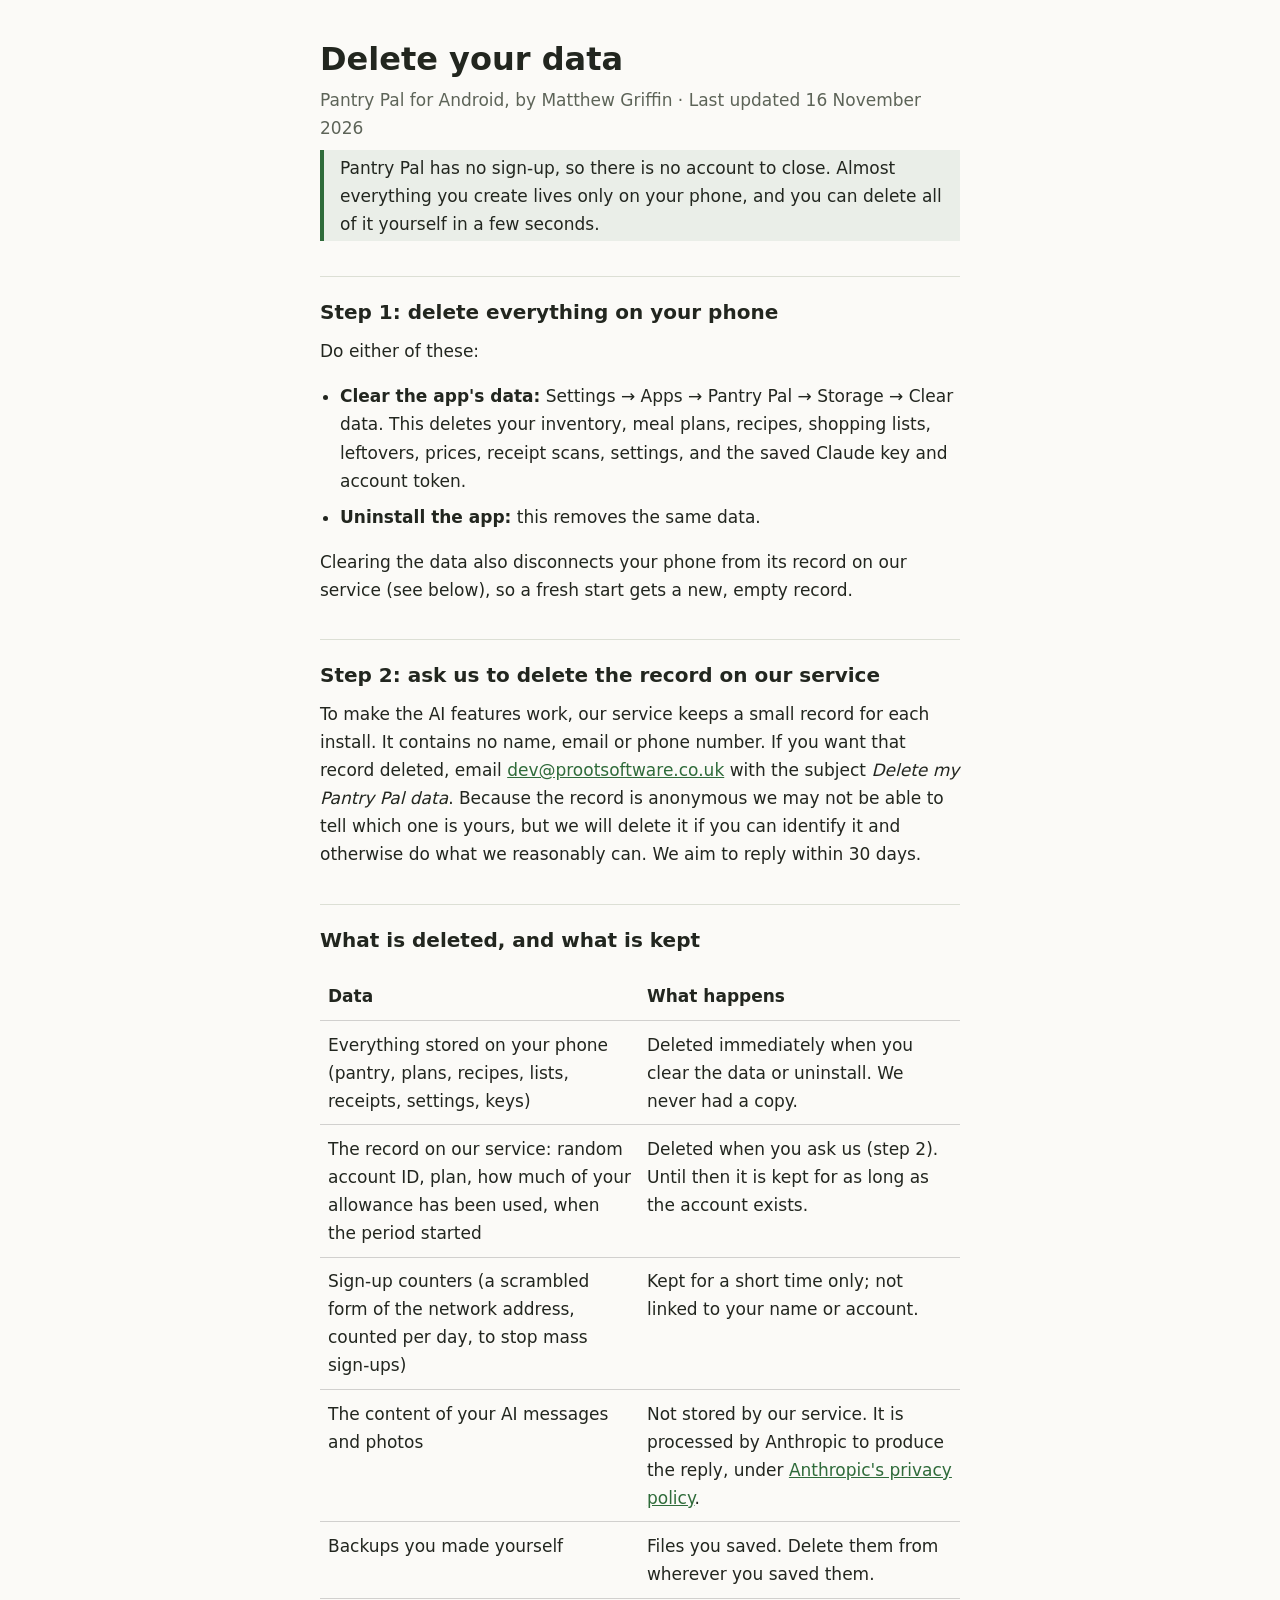
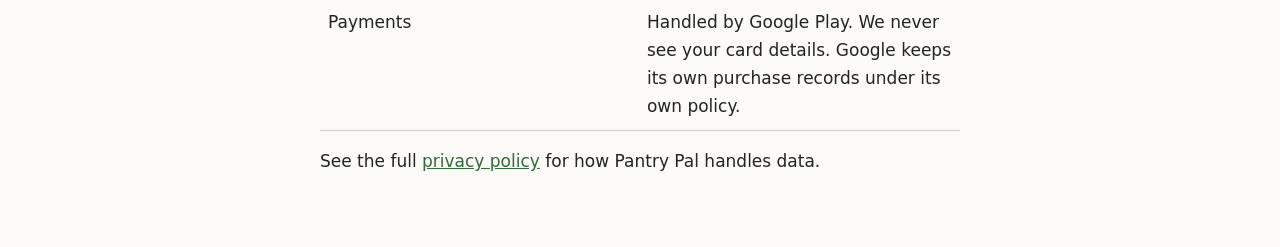
==== delete-data.html @ 0e12353c "Add data deletion page for Google Play Co-Authored-By: Claude Sonnet 5.5 <noreply@anthropic.com>" ====
<!doctype html>
<html lang="en-GB">
<head>
  <meta charset="utf-8">
  <meta name="viewport" content="width=device-width, initial-scale=1">
  <title>Delete your data - Pantry Pal</title>
  <meta name="description" content="How to delete your data from Pantry Pal.">
  <link rel="stylesheet" href="style.css">
</head>
<body>
<main>
  <h1>Delete your data</h1>
  <p class="muted">Pantry Pal for Android, by Matthew Griffin &middot; Last updated 16 November 2026</p>

  <p class="note">Pantry Pal has no sign-up, so there is no account to close. Almost everything you create lives only on your phone, and you can delete all of it yourself in a few seconds.</p>

  <h2>Step 1: delete everything on your phone</h2>
  <p>Do either of these:</p>
  <ul>
    <li><strong>Clear the app's data:</strong> Settings &rarr; Apps &rarr; Pantry Pal &rarr; Storage &rarr; Clear data. This deletes your inventory, meal plans, recipes, shopping lists, leftovers, prices, receipt scans, settings, and the saved Claude key and account token.</li>
    <li><strong>Uninstall the app:</strong> this removes the same data.</li>
  </ul>
  <p>Clearing the data also disconnects your phone from its record on our service (see below), so a fresh start gets a new, empty record.</p>

  <h2>Step 2: ask us to delete the record on our service</h2>
  <p>To make the AI features work, our service keeps a small record for each install. It contains no name, email or phone number. If you want that record deleted, email <a href="mailto:dev@prootsoftware.co.uk">dev@prootsoftware.co.uk</a> with the subject <em>Delete my Pantry Pal data</em>. Because the record is anonymous we may not be able to tell which one is yours, but we will delete it if you can identify it and otherwise do what we reasonably can. We aim to reply within 30 days.</p>

  <h2>What is deleted, and what is kept</h2>
  <table>
    <thead><tr><th>Data</th><th>What happens</th></tr></thead>
    <tbody>
      <tr><td>Everything stored on your phone (pantry, plans, recipes, lists, receipts, settings, keys)</td><td>Deleted immediately when you clear the data or uninstall. We never had a copy.</td></tr>
      <tr><td>The record on our service: random account ID, plan, how much of your allowance has been used, when the period started</td><td>Deleted when you ask us (step 2). Until then it is kept for as long as the account exists.</td></tr>
      <tr><td>Sign-up counters (a scrambled form of the network address, counted per day, to stop mass sign-ups)</td><td>Kept for a short time only; not linked to your name or account.</td></tr>
      <tr><td>The content of your AI messages and photos</td><td>Not stored by our service. It is processed by Anthropic to produce the reply, under <a href="https://www.anthropic.com/legal/privacy" rel="noopener">Anthropic's privacy policy</a>.</td></tr>
      <tr><td>Backups you made yourself</td><td>Files you saved. Delete them from wherever you saved them.</td></tr>
      <tr><td>Payments</td><td>Handled by Google Play. We never see your card details. Google keeps its own purchase records under its own policy.</td></tr>
    </tbody>
  </table>

  <p>See the full <a href="./">privacy policy</a> for how Pantry Pal handles data.</p>
</main>
</body>
</html>
---- style.css ----
:root { --bg:#fbfaf7; --fg:#22261f; --muted:#5d6458; --accent:#2f6b3a; --rule:#dcdfd5; }
@media (prefers-color-scheme: dark) { :root { --bg:#171a15; --fg:#e8eae3; --muted:#a3aa9b; --accent:#7fc48a; --rule:#33382f; } }
* { box-sizing: border-box; }
body { margin:0; background:var(--bg); color:var(--fg); font:17px/1.65 system-ui, -apple-system, "Segoe UI", Roboto, sans-serif; }
main { max-width: 42rem; margin: 0 auto; padding: 2.5rem 1rem 4rem; }
h1 { font-size: 2rem; line-height:1.2; margin:0 0 .25rem; }
h2 { font-size: 1.25rem; margin: 2.2rem 0 .4rem; padding-top:1.2rem; border-top:1px solid var(--rule); }
p, li { margin: .5rem 0; }
ul { padding-left: 1.25rem; }
.muted { color: var(--muted); }
a { color: var(--accent); }
.note { border-left: 4px solid var(--accent); padding: .2rem 1rem; background: color-mix(in srgb, var(--accent) 8%, transparent); }

table { width: 100%; border-collapse: collapse; margin: 1rem 0; }
th, td { text-align: left; vertical-align: top; padding: .6rem .5rem; border-bottom: 1px solid rgba(128,128,128,.35); }
th { font-weight: 600; }
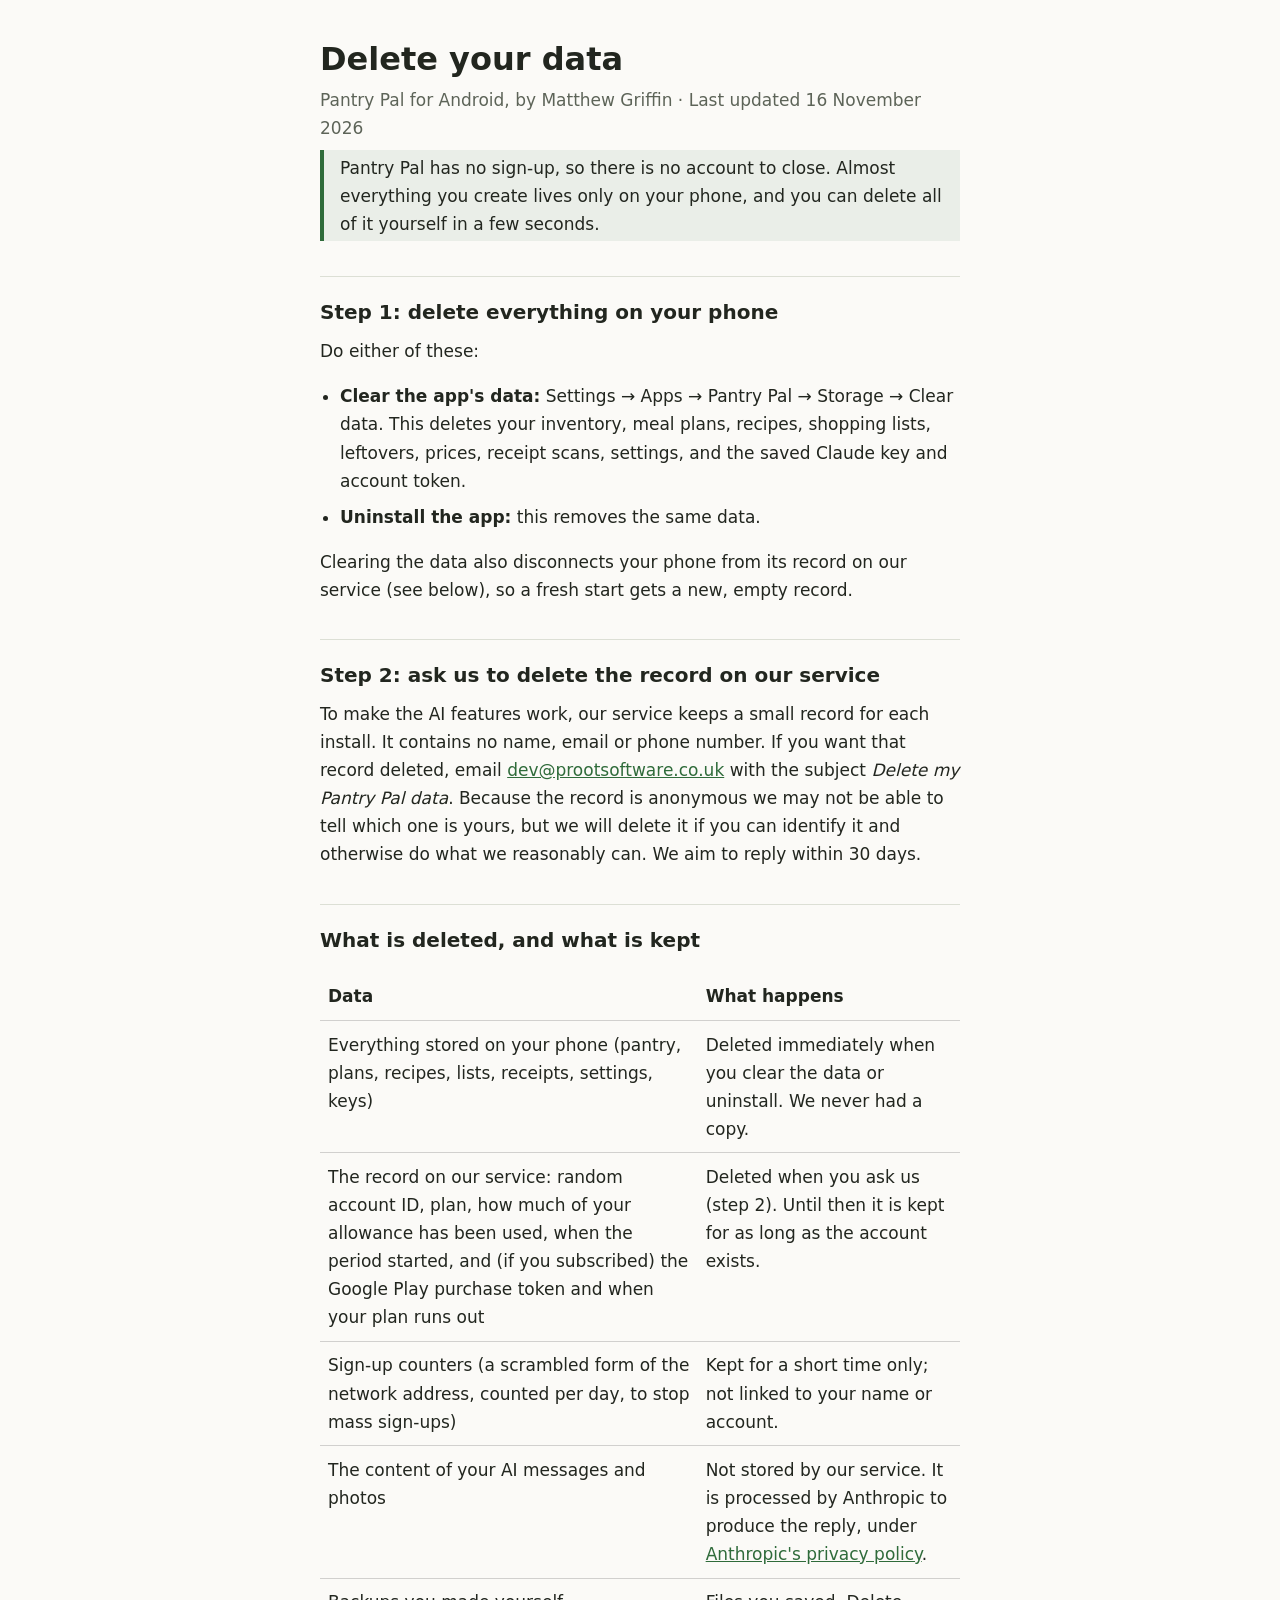
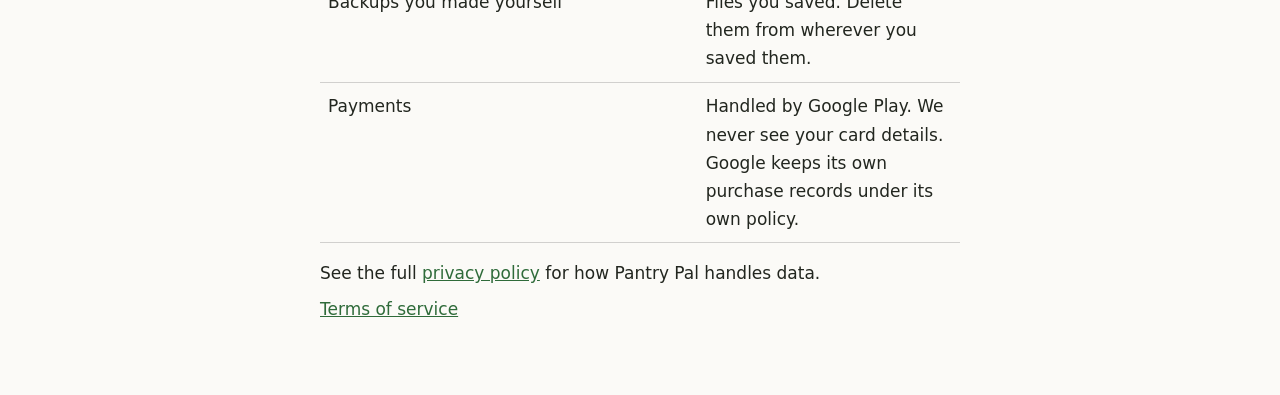
==== commit 030b679e: "Add terms of service; policy and deletion page cover subscription purchase tokens Co-Authored-By: Cl" ====
--- a/delete-data.html
+++ b/delete-data.html
@@ -30,7 +30,7 @@
     <thead><tr><th>Data</th><th>What happens</th></tr></thead>
     <tbody>
       <tr><td>Everything stored on your phone (pantry, plans, recipes, lists, receipts, settings, keys)</td><td>Deleted immediately when you clear the data or uninstall. We never had a copy.</td></tr>
-      <tr><td>The record on our service: random account ID, plan, how much of your allowance has been used, when the period started</td><td>Deleted when you ask us (step 2). Until then it is kept for as long as the account exists.</td></tr>
+      <tr><td>The record on our service: random account ID, plan, how much of your allowance has been used, when the period started, and (if you subscribed) the Google Play purchase token and when your plan runs out</td><td>Deleted when you ask us (step 2). Until then it is kept for as long as the account exists.</td></tr>
       <tr><td>Sign-up counters (a scrambled form of the network address, counted per day, to stop mass sign-ups)</td><td>Kept for a short time only; not linked to your name or account.</td></tr>
       <tr><td>The content of your AI messages and photos</td><td>Not stored by our service. It is processed by Anthropic to produce the reply, under <a href="https://www.anthropic.com/legal/privacy" rel="noopener">Anthropic's privacy policy</a>.</td></tr>
       <tr><td>Backups you made yourself</td><td>Files you saved. Delete them from wherever you saved them.</td></tr>
@@ -39,6 +39,7 @@
   </table>
 
   <p>See the full <a href="./">privacy policy</a> for how Pantry Pal handles data.</p>
+  <p class="muted"><a href="terms.html">Terms of service</a></p>
 </main>
 </body>
 </html>
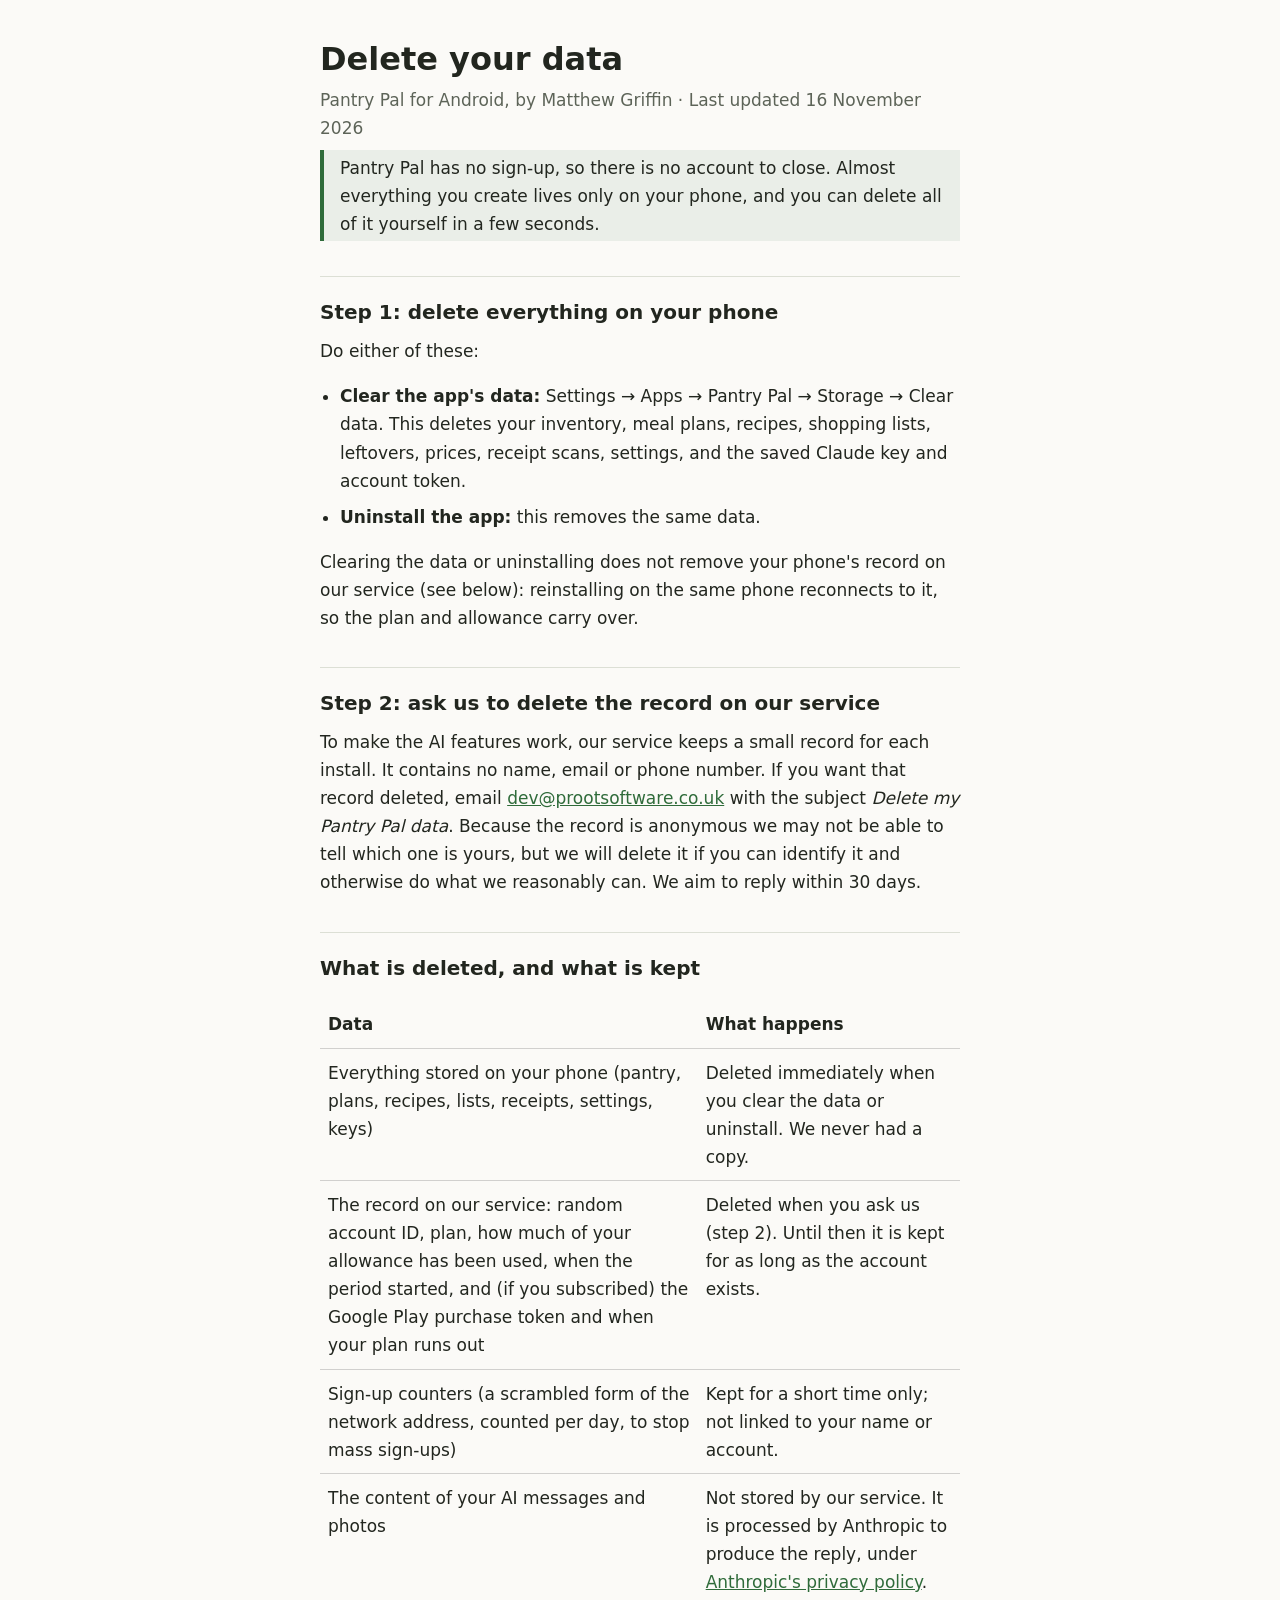
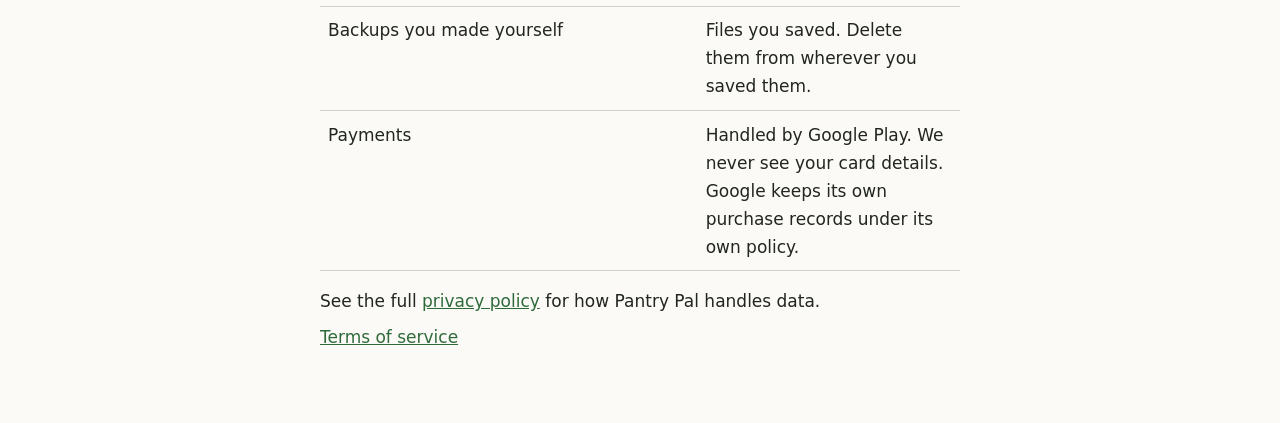
==== commit 55675985: "Privacy policy: hashed Android ID, household follower key, reinstall reconnects to the account" ====
--- a/delete-data.html
+++ b/delete-data.html
@@ -20,7 +20,7 @@
     <li><strong>Clear the app's data:</strong> Settings &rarr; Apps &rarr; Pantry Pal &rarr; Storage &rarr; Clear data. This deletes your inventory, meal plans, recipes, shopping lists, leftovers, prices, receipt scans, settings, and the saved Claude key and account token.</li>
     <li><strong>Uninstall the app:</strong> this removes the same data.</li>
   </ul>
-  <p>Clearing the data also disconnects your phone from its record on our service (see below), so a fresh start gets a new, empty record.</p>
+  <p>Clearing the data or uninstalling does not remove your phone's record on our service (see below): reinstalling on the same phone reconnects to it, so the plan and allowance carry over.</p>
 
   <h2>Step 2: ask us to delete the record on our service</h2>
   <p>To make the AI features work, our service keeps a small record for each install. It contains no name, email or phone number. If you want that record deleted, email <a href="mailto:dev@prootsoftware.co.uk">dev@prootsoftware.co.uk</a> with the subject <em>Delete my Pantry Pal data</em>. Because the record is anonymous we may not be able to tell which one is yours, but we will delete it if you can identify it and otherwise do what we reasonably can. We aim to reply within 30 days.</p>
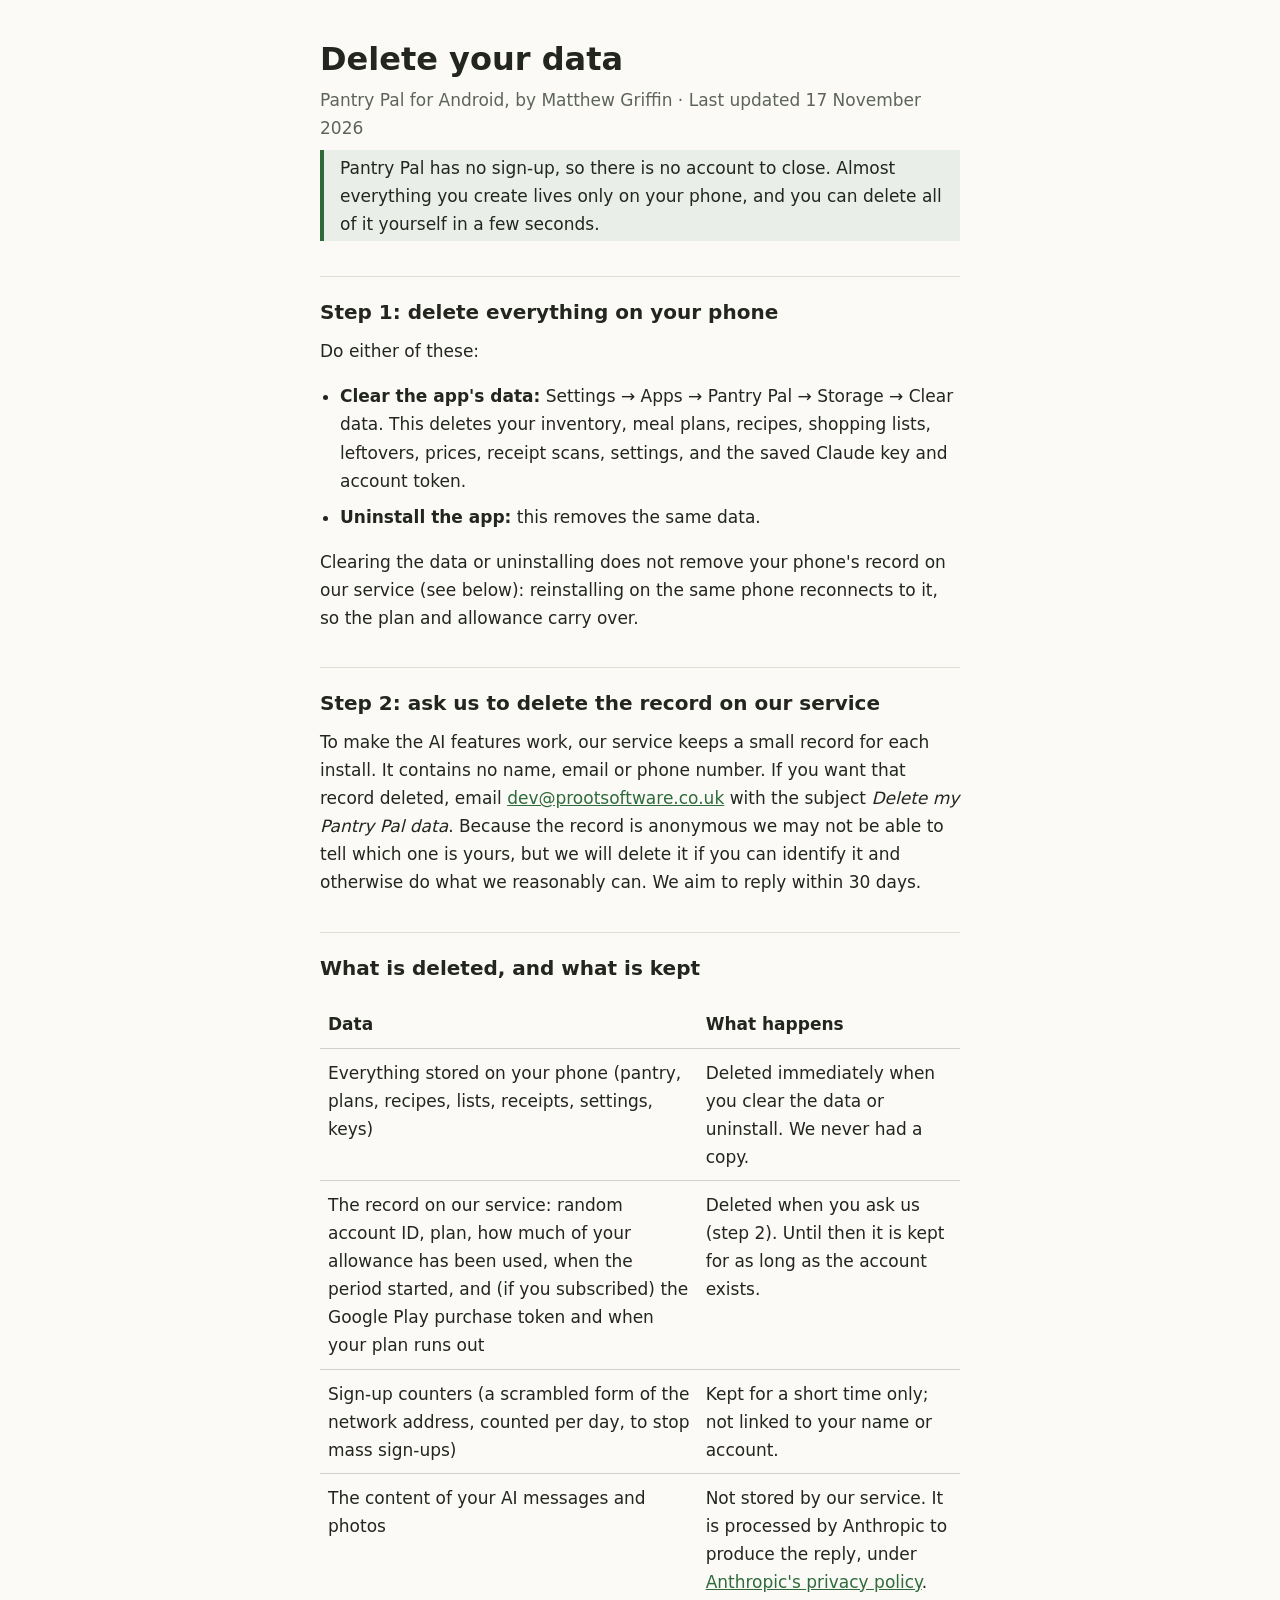
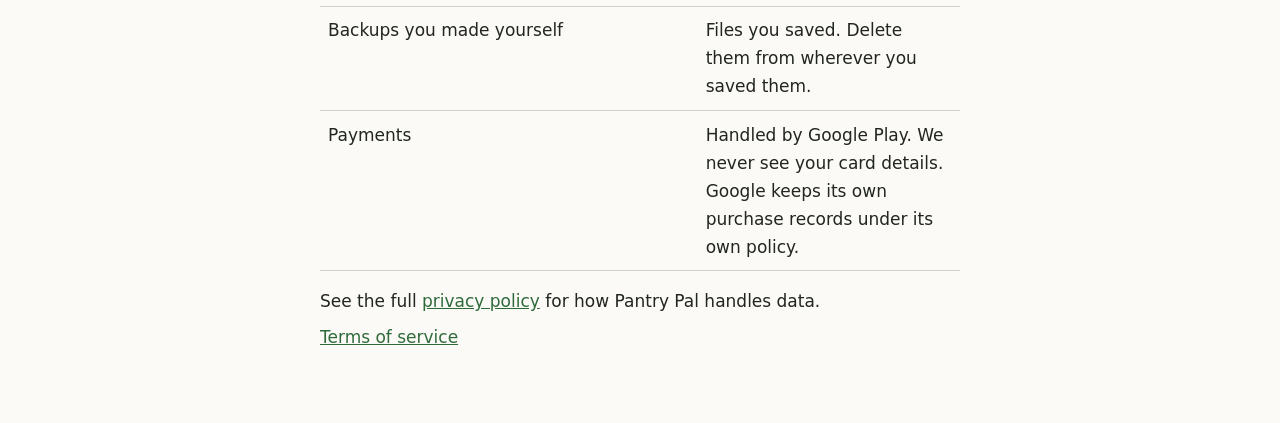
==== commit 520cfebd: "delete-data: update date" ====
--- a/delete-data.html
+++ b/delete-data.html
@@ -10,7 +10,7 @@
 <body>
 <main>
   <h1>Delete your data</h1>
-  <p class="muted">Pantry Pal for Android, by Matthew Griffin &middot; Last updated 16 November 2026</p>
+  <p class="muted">Pantry Pal for Android, by Matthew Griffin &middot; Last updated 17 November 2026</p>
 
   <p class="note">Pantry Pal has no sign-up, so there is no account to close. Almost everything you create lives only on your phone, and you can delete all of it yourself in a few seconds.</p>
 
